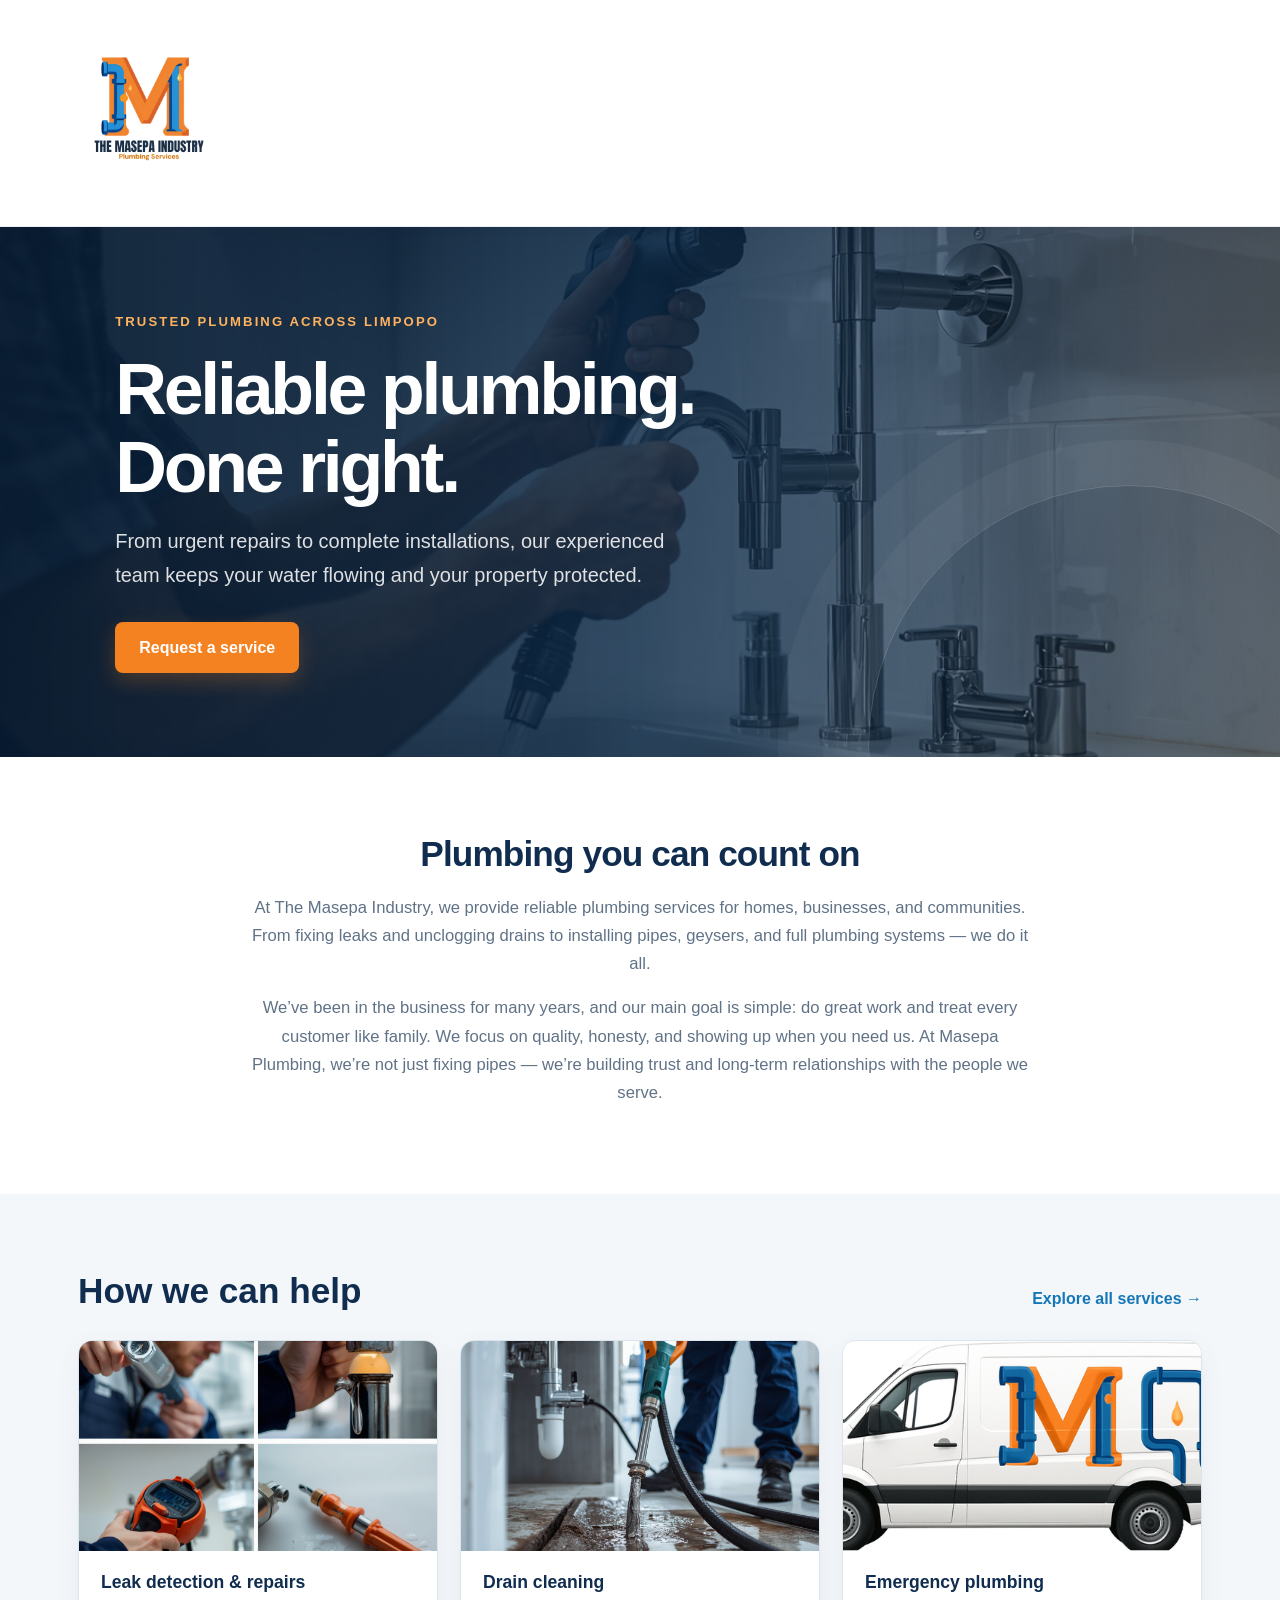
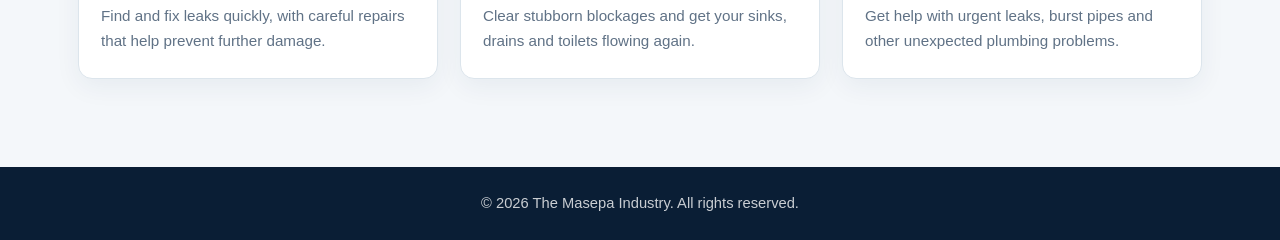
==== websit/index.html @ b2f53ebe "menu" ====
<!DOCTYPE html>
<html lang="en">
<head>
    <!-- Meta tags for character encoding and responsive design -->
    <meta charset="UTF-8">
    <meta name="viewport" content="width=device-width, initial-scale=1.0">
    <title>The Masepa Industry | Home</title>
    
    <link rel="stylesheet" href="CSS/style.css">
</head>
<body>
    <!-- ============================================
         HEADER AND NAVIGATION
         ============================================ -->
    <header class="site-header">
        <!-- Logo container with link to homepage -->
        <div class="logo-container">
            <a href="index.html">
                <img src="logo.png" alt="The Masepa Industry Logo" class="logo-img">
            </a>
        </div>
        
        <!-- Main navigation menu -->
        <details class="site-nav">
            <summary class="menu-toggle" aria-label="Toggle navigation menu">
                <span></span>
                <span></span>
                <span></span>
            </summary>
            <ul class="main-nav">
                <li><a href="index.html" aria-current="page">Home</a></li>
                <li><a href="about.html">About Us</a></li>
                <li><a href="services.html">Services</a></li>
                <li><a href="enquiry.html">Enquiry</a></li>
                <li><a href="contact.html">Contact</a></li>
            </ul>
        </details>
    </header>

    <!-- ============================================
         HERO SECTION
         ============================================ -->
    <section class="hero-section">
        <p class="eyebrow">Trusted plumbing across Limpopo</p>
        <!-- Main heading and introductory content -->
        <h1>Reliable plumbing. Done right.</h1>

        <!-- slogan -->
        <p>From urgent repairs to complete installations, our experienced team keeps your water flowing and your property protected.</p>
        
        <!-- Call-to-action button linking to enquiry form -->
        <a href="enquiry.html" class="cta-button">Request a service</a>
    </section>

    <!-- ============================================
         INTRODUCTION SECTION
         ============================================ -->
    <section class="intro-section">
        <h2>Plumbing you can count on</h2>
        <p>
            At The Masepa Industry, we provide reliable plumbing services for homes, businesses, and communities.
            From fixing leaks and unclogging drains to installing pipes, geysers, and full plumbing systems — we do it all.
        </p>
        <p>We’ve been in the business for many years, and our main goal is simple: do great work and treat every customer like family.
            We focus on quality, honesty, and showing up when you need us.
            At Masepa Plumbing, we’re not just fixing pipes — we’re building trust and long-term relationships with the people we serve.</p>
    </section>

    <section class="home-services" aria-labelledby="home-services-title">
        <div class="home-services-heading">
            <h2 id="home-services-title">How we can help</h2>
            <a href="services.html">Explore all services &rarr;</a>
        </div>
        <div class="home-services-grid">
            <article class="home-service-card">
                <img src="images/service1.jpg" alt="Plumber inspecting pipework for a leak" loading="lazy">
                <div>
                    <h3>Leak detection &amp; repairs</h3>
                    <p>Find and fix leaks quickly, with careful repairs that help prevent further damage.</p>
                </div>
            </article>
            <article class="home-service-card">
                <img src="images/service2.jpg" alt="Professional drain cleaning equipment" loading="lazy">
                <div>
                    <h3>Drain cleaning</h3>
                    <p>Clear stubborn blockages and get your sinks, drains and toilets flowing again.</p>
                </div>
            </article>
            <article class="home-service-card">
                <img src="images/service5.png" alt="Emergency plumbing service" loading="lazy">
                <div>
                    <h3>Emergency plumbing</h3>
                    <p>Get help with urgent leaks, burst pipes and other unexpected plumbing problems.</p>
                </div>
            </article>
        </div>
    </section>

    <!-- ============================================
         FOOTER
         ============================================ -->
    <footer>
        <p>&copy; 2026 The Masepa Industry. All rights reserved.</p>
    </footer>
</body>
</html>
---- websit/CSS/style.css ----
:root {
	--navy: #102d4f;
	--navy-deep: #0a1e35;
	--blue: #1677b8;
	--orange: #f58220;
	--ink: #19324d;
	--muted: #607286;
	--paper: #f4f7fa;
	--line: #dce5ec;
	--white: #fff;
	--shadow: 0 18px 45px rgba(16, 45, 79, 0.1);
}

* {
	box-sizing: border-box;
}

html {
	scroll-behavior: smooth;
}

body {
	margin: 0;
	background: var(--paper);
	color: var(--ink);
	font-family: "Segoe UI", Arial, sans-serif;
	font-size: 16px;
	line-height: 1.7;
	-webkit-font-smoothing: antialiased;
}

a {
	color: var(--blue);
}

a:focus-visible,
button:focus-visible,
input:focus-visible,
select:focus-visible,
textarea:focus-visible {
	outline: 3px solid rgba(245, 130, 32, 0.65);
	outline-offset: 3px;
}

.site-header {
	position: relative;
	z-index: 1;
	display: flex;
	align-items: center;
	justify-content: space-between;
	gap: 24px;
	padding: 10px max(5vw, 24px);
	background: var(--white);
	border-bottom: 1px solid rgba(16, 45, 79, 0.08);
	box-shadow: 0 4px 18px rgba(16, 45, 79, 0.04);
}

.logo-container {
	flex: 0 0 auto;
}

.logo-img {
	display: block;
	width: min(190px, 34vw);
	height: auto;
}

.site-nav {
	margin-left: auto;
}

.main-nav {
	display: flex;
	align-items: center;
	gap: 8px;
	list-style: none;
	margin: 0;
	padding: 0;
}

.main-nav a {
	display: inline-block;
	padding: 10px 14px;
	border-radius: 999px;
	color: var(--ink);
	font-size: 0.94rem;
	font-weight: 650;
	text-decoration: none;
	transition: background-color 160ms ease, color 160ms ease, transform 160ms ease;
}

.main-nav a:hover,
.main-nav a[aria-current="page"] {
	background: #edf5fa;
	color: var(--blue);
}

.main-nav a:hover {
	transform: translateY(-1px);
}

.menu-toggle {
	display: none;
}

.site-nav > .main-nav {
	display: flex;
}

.hero-section {
	position: relative;
	isolation: isolate;
	display: flex;
	min-height: 520px;
	flex-direction: column;
	align-items: flex-start;
	justify-content: center;
	padding: 84px max(9vw, 28px);
	overflow: hidden;
	background:
		linear-gradient(90deg, rgba(7, 27, 49, 0.94) 0%, rgba(10, 40, 69, 0.82) 50%, rgba(10, 40, 69, 0.3) 100%),
		url("../images/service4.jpg") center 48% / cover;
	color: var(--white);
}

.hero-section::after {
	position: absolute;
	z-index: -1;
	right: -110px;
	bottom: -250px;
	width: 520px;
	height: 520px;
	border: 1px solid rgba(255, 255, 255, 0.18);
	border-radius: 50%;
	box-shadow: 0 0 0 45px rgba(255, 255, 255, 0.04), 0 0 0 90px rgba(255, 255, 255, 0.035);
	content: "";
}

.hero-section h1 {
	max-width: 760px;
	margin: 0 0 18px;
	font-size: clamp(2.5rem, 5.6vw, 4.65rem);
	font-weight: 750;
	letter-spacing: -0.045em;
	line-height: 1.08;
}

.hero-section p {
	max-width: 580px;
	margin: 0 0 30px;
	color: rgba(255, 255, 255, 0.86);
	font-size: clamp(1.05rem, 2vw, 1.25rem);
}

.hero-section .eyebrow {
	margin: 0 0 18px;
	color: #ffb260;
	font-size: 0.82rem;
	font-weight: 750;
	letter-spacing: 0.16em;
	text-transform: uppercase;
}

.cta-button,
button {
	display: inline-flex;
	min-height: 48px;
	align-items: center;
	justify-content: center;
	padding: 12px 24px;
	border: 0;
	border-radius: 8px;
	background: var(--orange);
	box-shadow: 0 8px 20px rgba(245, 130, 32, 0.24);
	color: var(--white);
	font: inherit;
	font-weight: 750;
	text-decoration: none;
	cursor: pointer;
	transition: background-color 160ms ease, box-shadow 160ms ease, transform 160ms ease;
}

.cta-button:hover,
button:hover {
	transform: translateY(-2px);
	background: #e66d0d;
	box-shadow: 0 12px 24px rgba(245, 130, 32, 0.3);
}

.intro-section {
	position: relative;
	padding: 76px 24px 70px;
	background: var(--white);
	text-align: center;
}

.intro-section h2,
.content h2 {
	color: var(--navy);
	font-size: clamp(1.65rem, 3vw, 2.2rem);
	font-weight: 750;
	letter-spacing: -0.025em;
	line-height: 1.2;
}

.intro-section h2 {
	margin: 0 0 18px;
}

.intro-section p {
	max-width: 790px;
	margin: 0 auto 16px;
	color: var(--muted);
	font-size: 1.04rem;
}

.home-services {
	max-width: 1180px;
	margin: 0 auto;
	padding: 76px 28px 88px;
}

.home-services-heading {
	display: flex;
	align-items: end;
	justify-content: space-between;
	gap: 24px;
	margin-bottom: 28px;
}

.home-services-heading h2 {
	margin: 0;
	color: var(--navy);
	font-size: clamp(1.7rem, 3vw, 2.2rem);
	line-height: 1.2;
}

.home-services-heading a {
	font-weight: 700;
	text-decoration: none;
}

.home-services-grid {
	display: grid;
	grid-template-columns: repeat(3, minmax(0, 1fr));
	gap: 22px;
}

.home-service-card {
	overflow: hidden;
	border: 1px solid var(--line);
	border-radius: 14px;
	background: var(--white);
	box-shadow: 0 8px 26px rgba(16, 45, 79, 0.06);
}

.home-service-card img {
	display: block;
	width: 100%;
	height: 210px;
	object-fit: cover;
}

.home-service-card div {
	padding: 20px 22px 24px;
}

.home-service-card h3 {
	margin: 0 0 8px;
	color: var(--navy);
	font-size: 1.1rem;
	line-height: 1.35;
}

.home-service-card p {
	margin: 0;
	color: var(--muted);
	font-size: 0.95rem;
}

.page-title {
	position: relative;
	display: grid;
	min-height: 210px;
	place-items: center;
	padding: 48px 24px;
	overflow: hidden;
	background:
		radial-gradient(ellipse at 85% 10%, rgba(22, 119, 184, 0.44), transparent 42%),
		linear-gradient(120deg, var(--navy-deep), var(--navy));
	color: var(--white);
	text-align: center;
}

.page-title::after {
	position: absolute;
	right: 8%;
	bottom: -150px;
	width: 340px;
	height: 340px;
	border: 1px solid rgba(255, 255, 255, 0.13);
	border-radius: 50%;
	box-shadow: 0 0 0 30px rgba(255, 255, 255, 0.035), 0 0 0 60px rgba(255, 255, 255, 0.025);
	content: "";
}

.page-title h1 {
	position: relative;
	z-index: 1;
	margin: 0;
	font-size: clamp(2rem, 4vw, 3rem);
	font-weight: 750;
	letter-spacing: -0.035em;
	line-height: 1.15;
}

.content {
	width: min(1180px, calc(100% - 48px));
	margin: 0 auto;
	padding: 58px 0 76px;
}

.content > article {
	margin: 0 0 34px;
	padding: 30px 34px;
	border: 1px solid var(--line);
	border-radius: 14px;
	background: var(--white);
	box-shadow: 0 8px 26px rgba(16, 45, 79, 0.045);
}

.content h2 {
	margin: 0 0 14px;
}

.content > article h2 {
	padding-bottom: 14px;
	border-bottom: 1px solid var(--line);
}

.content p,
.content li {
	color: var(--muted);
}

.content p {
	margin-top: 0;
}

.team-section {
	margin-top: 48px;
}

.team-section > h2,
.contact-info > h2,
.contact-wrapper > section > h2,
.maps-section h2 {
	margin: 0 0 14px;
}

.team-section > p {
	max-width: 820px;
	margin-bottom: 26px;
}

.team-member {
	margin-bottom: 16px;
	padding: 24px 26px;
	border: 1px solid var(--line);
	border-left: 4px solid var(--orange);
	border-radius: 12px;
	background: var(--white);
	box-shadow: 0 7px 22px rgba(16, 45, 79, 0.04);
	transition: transform 160ms ease, box-shadow 160ms ease;
}

.team-member:hover,
.service-card:hover,
.location-card:hover {
	transform: translateY(-3px);
	box-shadow: var(--shadow);
}

.team-member h3 {
	margin: 0;
	color: var(--navy);
	font-size: 1.15rem;
}

.team-member .role {
	display: block;
	margin: 2px 0 10px;
	color: #d66a12;
	font-size: 0.9rem;
	font-weight: 750;
}

.team-member p {
	margin: 0;
}

.services-grid {
	display: grid;
	grid-template-columns: repeat(3, minmax(0, 1fr));
	gap: 22px;
	margin: 34px 0 48px;
}

.service-card {
	display: flex;
	overflow: hidden;
	flex-direction: column;
	border: 1px solid var(--line);
	border-radius: 14px;
	background: var(--white);
	box-shadow: 0 8px 26px rgba(16, 45, 79, 0.055);
	transition: transform 160ms ease, box-shadow 160ms ease;
}

.service-card img {
	display: block;
	width: 100%;
	height: 210px;
	object-fit: cover;
}

.service-card-content {
	display: flex;
	flex: 1;
	flex-direction: column;
	padding: 22px 23px 24px;
}

.service-card h3 {
	margin: 0 0 10px;
	color: var(--navy);
	font-size: 1.08rem;
	line-height: 1.4;
}

.service-card p {
	margin: 0;
	font-size: 0.94rem;
}

.services-grid + article ul {
	padding-left: 22px;
	line-height: 1.9;
}

.cta-box {
	margin-top: 34px;
	padding: 34px;
	border-radius: 14px;
	background: var(--navy);
	color: var(--white);
	text-align: center;
}

.cta-box h3 {
	margin: 0 0 8px;
	font-size: 1.45rem;
}

.cta-box p {
	margin: 0;
	color: rgba(255, 255, 255, 0.82);
}

.cta-box a {
	color: #ffb260;
	font-weight: 700;
	text-decoration: none;
}

.contact-wrapper {
	display: grid;
	grid-template-columns: minmax(0, 1.1fr) minmax(300px, 0.9fr);
	align-items: start;
	gap: 36px;
	margin-bottom: 64px;
}

.locations-section {
	display: grid;
	grid-template-columns: repeat(2, minmax(0, 1fr));
	gap: 16px;
}

.location-card {
	padding: 22px;
	border: 1px solid var(--line);
	border-radius: 12px;
	background: var(--white);
	box-shadow: 0 7px 22px rgba(16, 45, 79, 0.045);
	transition: transform 160ms ease, box-shadow 160ms ease;
}

.location-card h3 {
	margin: 0 0 12px;
	color: var(--navy);
	font-size: 1.06rem;
}

.location-card p {
	margin: 4px 0;
	font-size: 0.92rem;
	line-height: 1.55;
}

.location-card strong {
	display: block;
	margin-top: 12px;
	color: var(--ink);
	font-size: 0.83rem;
}

.location-card a {
	text-decoration: none;
	overflow-wrap: anywhere;
}

.contact-wrapper > section:last-child,
.content > form {
	padding: 28px;
	border: 1px solid var(--line);
	border-radius: 14px;
	background: var(--white);
	box-shadow: 0 10px 30px rgba(16, 45, 79, 0.06);
}

.contact-wrapper > section:last-child > p {
	margin-bottom: 24px;
}

.form-group {
	margin-bottom: 19px;
}

label {
	display: block;
	margin-bottom: 7px;
	color: var(--ink);
	font-size: 0.92rem;
	font-weight: 700;
}

input[type="text"],
input[type="email"],
input[type="phone"],
textarea,
select {
	width: 100%;
	min-height: 46px;
	padding: 11px 13px;
	border: 1px solid #cad7e2;
	border-radius: 8px;
	background: #fbfdfe;
	color: var(--ink);
	font: inherit;
	font-size: 0.96rem;
	transition: border-color 160ms ease, box-shadow 160ms ease, background-color 160ms ease;
}

textarea {
	min-height: 140px;
	resize: vertical;
}

input:focus,
textarea:focus,
select:focus {
	border-color: var(--blue);
	background: var(--white);
	box-shadow: 0 0 0 4px rgba(22, 119, 184, 0.11);
	outline: none;
}

.form-row {
	display: grid;
	grid-template-columns: repeat(2, minmax(0, 1fr));
	gap: 18px;
}

.required {
	color: #d65e3e;
}

.maps-section {
	margin-top: 58px;
}

.maps-section > h2,
.maps-section > p {
	text-align: center;
}

.maps-section > p {
	color: var(--muted);
}

.maps-container {
	display: grid;
	grid-template-columns: repeat(2, minmax(0, 1fr));
	gap: 20px;
	margin-top: 26px;
}

.map-frame {
	display: block;
	width: 100%;
	min-height: 260px;
	aspect-ratio: 16 / 10;
	overflow: hidden;
	border: 0;
	border-radius: 12px;
	background: #e4edf3;
	box-shadow: 0 8px 24px rgba(16, 45, 79, 0.08);
}

footer {
	padding: 24px;
	background: var(--navy-deep);
	color: rgba(255, 255, 255, 0.78);
	text-align: center;
}

footer p {
	margin: 0;
	font-size: 0.92rem;
}

@media (max-width: 900px) {
	.site-header {
		gap: 14px;
		padding-right: 24px;
		padding-left: 24px;
	}

	.logo-img {
		width: 150px;
	}

	.main-nav {
		gap: 2px;
	}

	.main-nav a {
		padding: 9px 10px;
		font-size: 0.88rem;
	}

	.services-grid,
	.home-services-grid {
		grid-template-columns: repeat(2, minmax(0, 1fr));
	}

	.contact-wrapper {
		grid-template-columns: 1fr;
	}
}

@media (min-width: 761px) and (max-width: 1440px) {
	.site-header {
		display: flex;
		flex-direction: column;
		align-items: stretch;
		gap: 20px;
		padding: 24px max(5vw, 24px) 12px;
	}

	.logo-img {
		width: 170px;
	}

	.site-nav {
		align-self: center;
		margin: 0;
	}

	.site-nav > .main-nav {
		display: flex;
		flex-direction: row;
		justify-content: center;
		gap: 8px;
		margin: 0;
		padding: 0;
	}
}

@media (max-width: 760px) {
	.site-header {
		display: grid;
		grid-template-columns: minmax(0, 1fr) auto;
		gap: 0 12px;
		padding: 8px 16px;
	}

	.logo-container {
		grid-column: 1;
		grid-row: 1;
	}

	.site-nav {
		position: static;
		grid-column: 2;
		grid-row: 1;
		margin: 0;
	}

	.menu-toggle {
		display: flex;
		width: 44px;
		height: 44px;
		align-items: center;
		justify-content: center;
		flex-direction: column;
		gap: 5px;
		padding: 0;
		border: 1px solid var(--line);
		border-radius: 8px;
		background: var(--white);
		cursor: pointer;
		list-style: none;
	}

	.menu-toggle::-webkit-details-marker {
		display: none;
	}

	.menu-toggle::marker {
		content: "";
	}

	.menu-toggle span {
		width: 20px;
		height: 2px;
		border-radius: 2px;
		background: var(--navy);
		transition: transform 160ms ease, opacity 160ms ease;
	}

	.site-nav[open] .menu-toggle span:first-child {
		transform: translateY(7px) rotate(45deg);
	}

	.site-nav[open] .menu-toggle span:nth-child(2) {
		opacity: 0;
	}

	.site-nav[open] .menu-toggle span:last-child {
		transform: translateY(-7px) rotate(-45deg);
	}

	.site-nav > .main-nav {
		position: absolute;
		top: 100%;
		right: 0;
		left: 0;
		display: none;
		width: 100%;
		flex-direction: column;
		align-items: stretch;
		gap: 4px;
		margin: 0;
		padding: 10px 16px 16px;
		border-top: 1px solid var(--line);
		background: var(--white);
		box-shadow: 0 14px 22px rgba(16, 45, 79, 0.12);
		list-style: none;
	}

	.main-nav a {
		display: block;
		padding: 10px 12px;
		border-radius: 8px;
		font-size: 0.94rem;
	}

	.site-nav[open] > .main-nav {
		display: flex;
	}
}

@media (max-width: 650px) {
	.site-header {
		padding: 8px 16px;
	}

	.logo-img {
		width: 112px;
	}

	.hero-section {
		min-height: 440px;
		padding: 66px 25px;
		background-position: 58% center;
	}

	.intro-section {
		padding: 54px 24px;
	}

	.home-services {
		padding: 56px 20px 64px;
	}

	.home-services-heading {
		align-items: flex-start;
		flex-direction: column;
		gap: 10px;
	}

	.home-services-grid,
	.services-grid,
	.locations-section,
	.maps-container,
	.form-row {
		grid-template-columns: 1fr;
	}

	.content {
		width: min(100% - 32px, 520px);
		padding-top: 38px;
	}

	.content > article {
		padding: 22px;
	}

	.content > form,
	.contact-wrapper > section:last-child {
		padding: 22px;
	}

	.page-title {
		min-height: 170px;
	}

	.service-card img,
	.home-service-card img {
		height: 195px;
	}
}

@media (prefers-reduced-motion: reduce) {
	html {
		scroll-behavior: auto;
	}

	*,
	*::before,
	*::after {
		transition-duration: 0.01ms !important;
	}
}
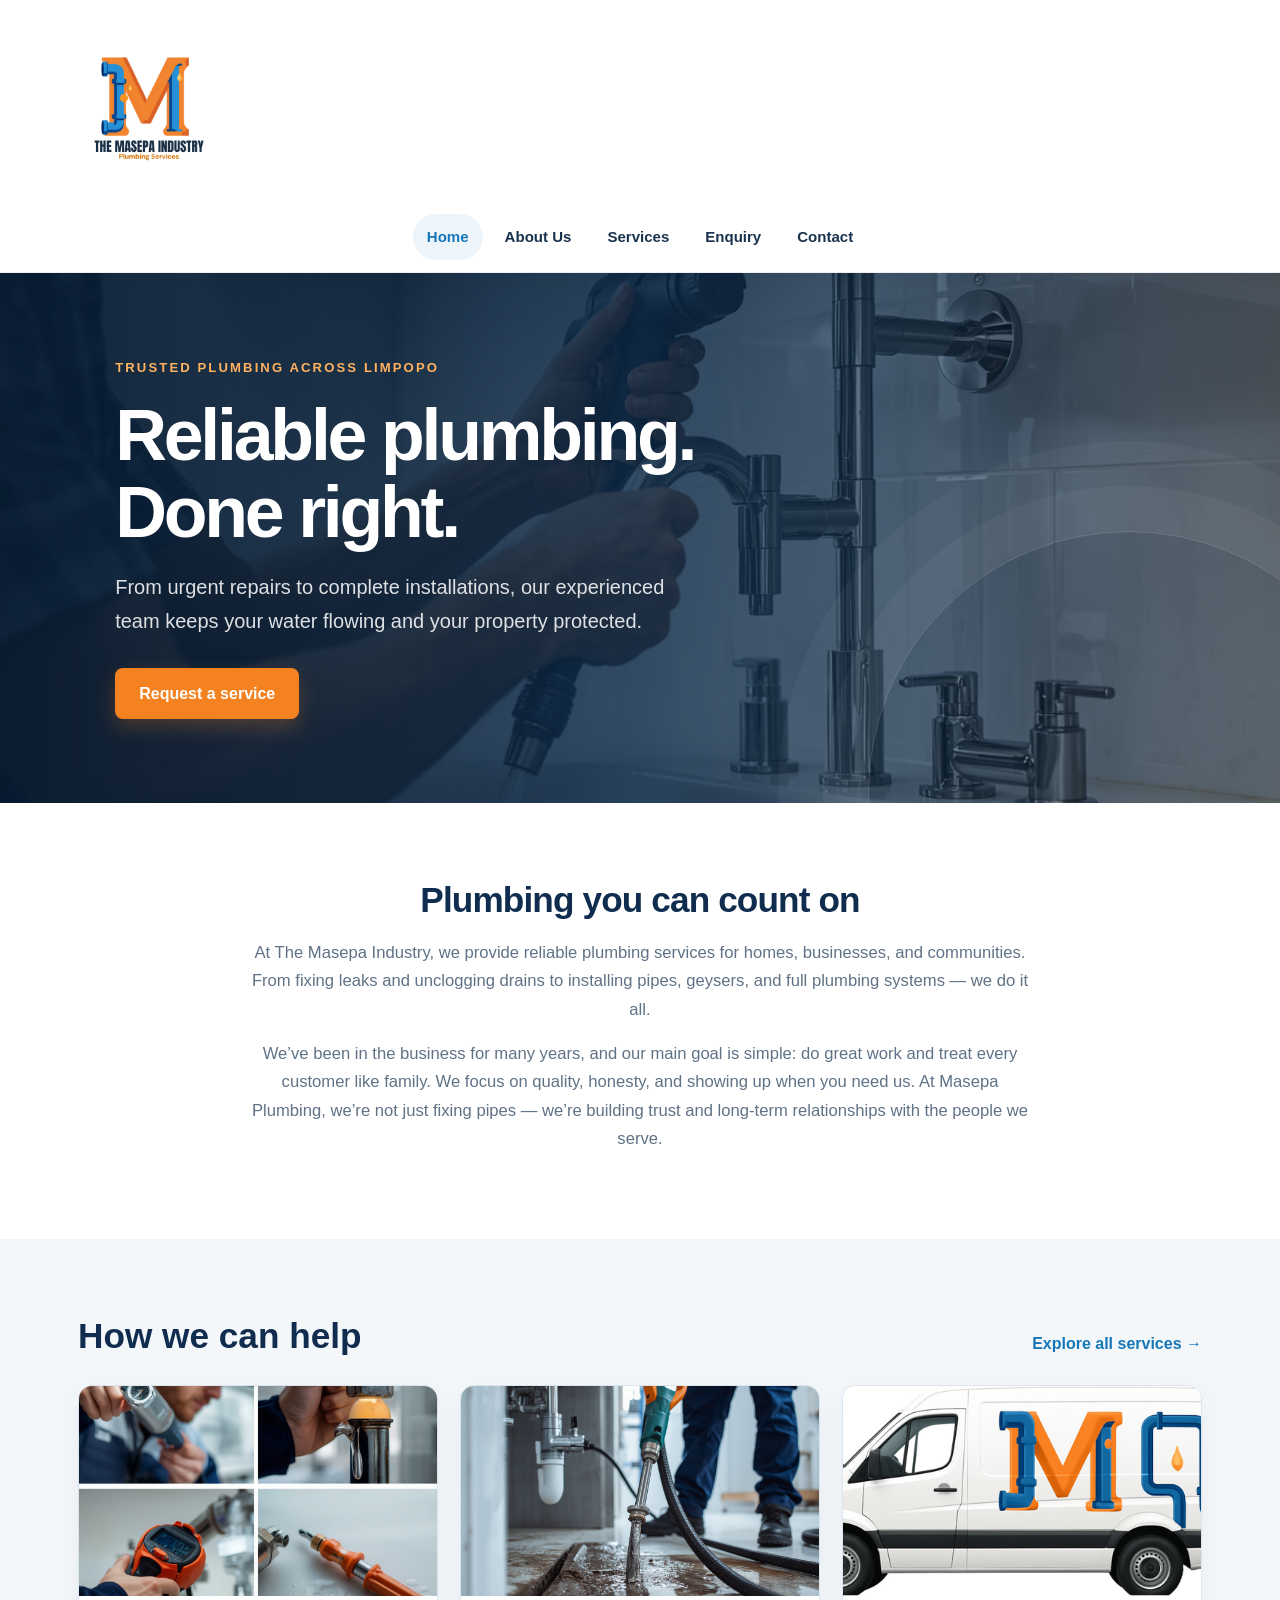
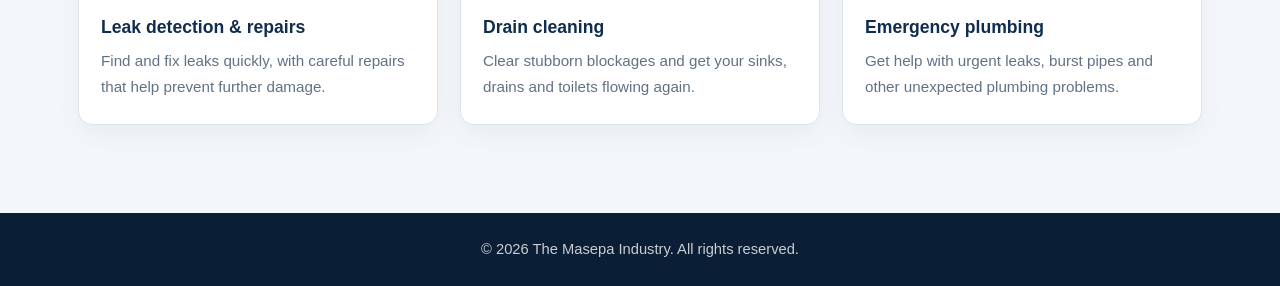
==== commit 05bb8b20: "menu two" ====
--- a/websit/index.html
+++ b/websit/index.html
@@ -7,6 +7,7 @@
     <title>The Masepa Industry | Home</title>
     
     <link rel="stylesheet" href="CSS/style.css">
+    <script src="menu.js" defer></script>
 </head>
 <body>
     <!-- ============================================
@@ -21,20 +22,20 @@
         </div>
         
         <!-- Main navigation menu -->
-        <details class="site-nav">
-            <summary class="menu-toggle" aria-label="Toggle navigation menu">
+        <nav class="site-nav" aria-label="Main navigation">
+            <button class="menu-toggle" type="button" aria-label="Toggle navigation menu" aria-expanded="false" aria-controls="main-nav">
                 <span></span>
                 <span></span>
                 <span></span>
-            </summary>
-            <ul class="main-nav">
+            </button>
+            <ul class="main-nav" id="main-nav">
                 <li><a href="index.html" aria-current="page">Home</a></li>
                 <li><a href="about.html">About Us</a></li>
                 <li><a href="services.html">Services</a></li>
                 <li><a href="enquiry.html">Enquiry</a></li>
                 <li><a href="contact.html">Contact</a></li>
             </ul>
-        </details>
+        </nav>
     </header>
 
     <!-- ============================================
--- a/websit/CSS/style.css
+++ b/websit/CSS/style.css
@@ -724,14 +724,6 @@
 		list-style: none;
 	}
 
-	.menu-toggle::-webkit-details-marker {
-		display: none;
-	}
-
-	.menu-toggle::marker {
-		content: "";
-	}
-
 	.menu-toggle span {
 		width: 20px;
 		height: 2px;
@@ -740,15 +732,15 @@
 		transition: transform 160ms ease, opacity 160ms ease;
 	}
 
-	.site-nav[open] .menu-toggle span:first-child {
+	.site-nav.is-open .menu-toggle span:first-child {
 		transform: translateY(7px) rotate(45deg);
 	}
 
-	.site-nav[open] .menu-toggle span:nth-child(2) {
+	.site-nav.is-open .menu-toggle span:nth-child(2) {
 		opacity: 0;
 	}
 
-	.site-nav[open] .menu-toggle span:last-child {
+	.site-nav.is-open .menu-toggle span:last-child {
 		transform: translateY(-7px) rotate(-45deg);
 	}
 
@@ -777,7 +769,7 @@
 		font-size: 0.94rem;
 	}
 
-	.site-nav[open] > .main-nav {
+	.site-nav.is-open > .main-nav {
 		display: flex;
 	}
 }
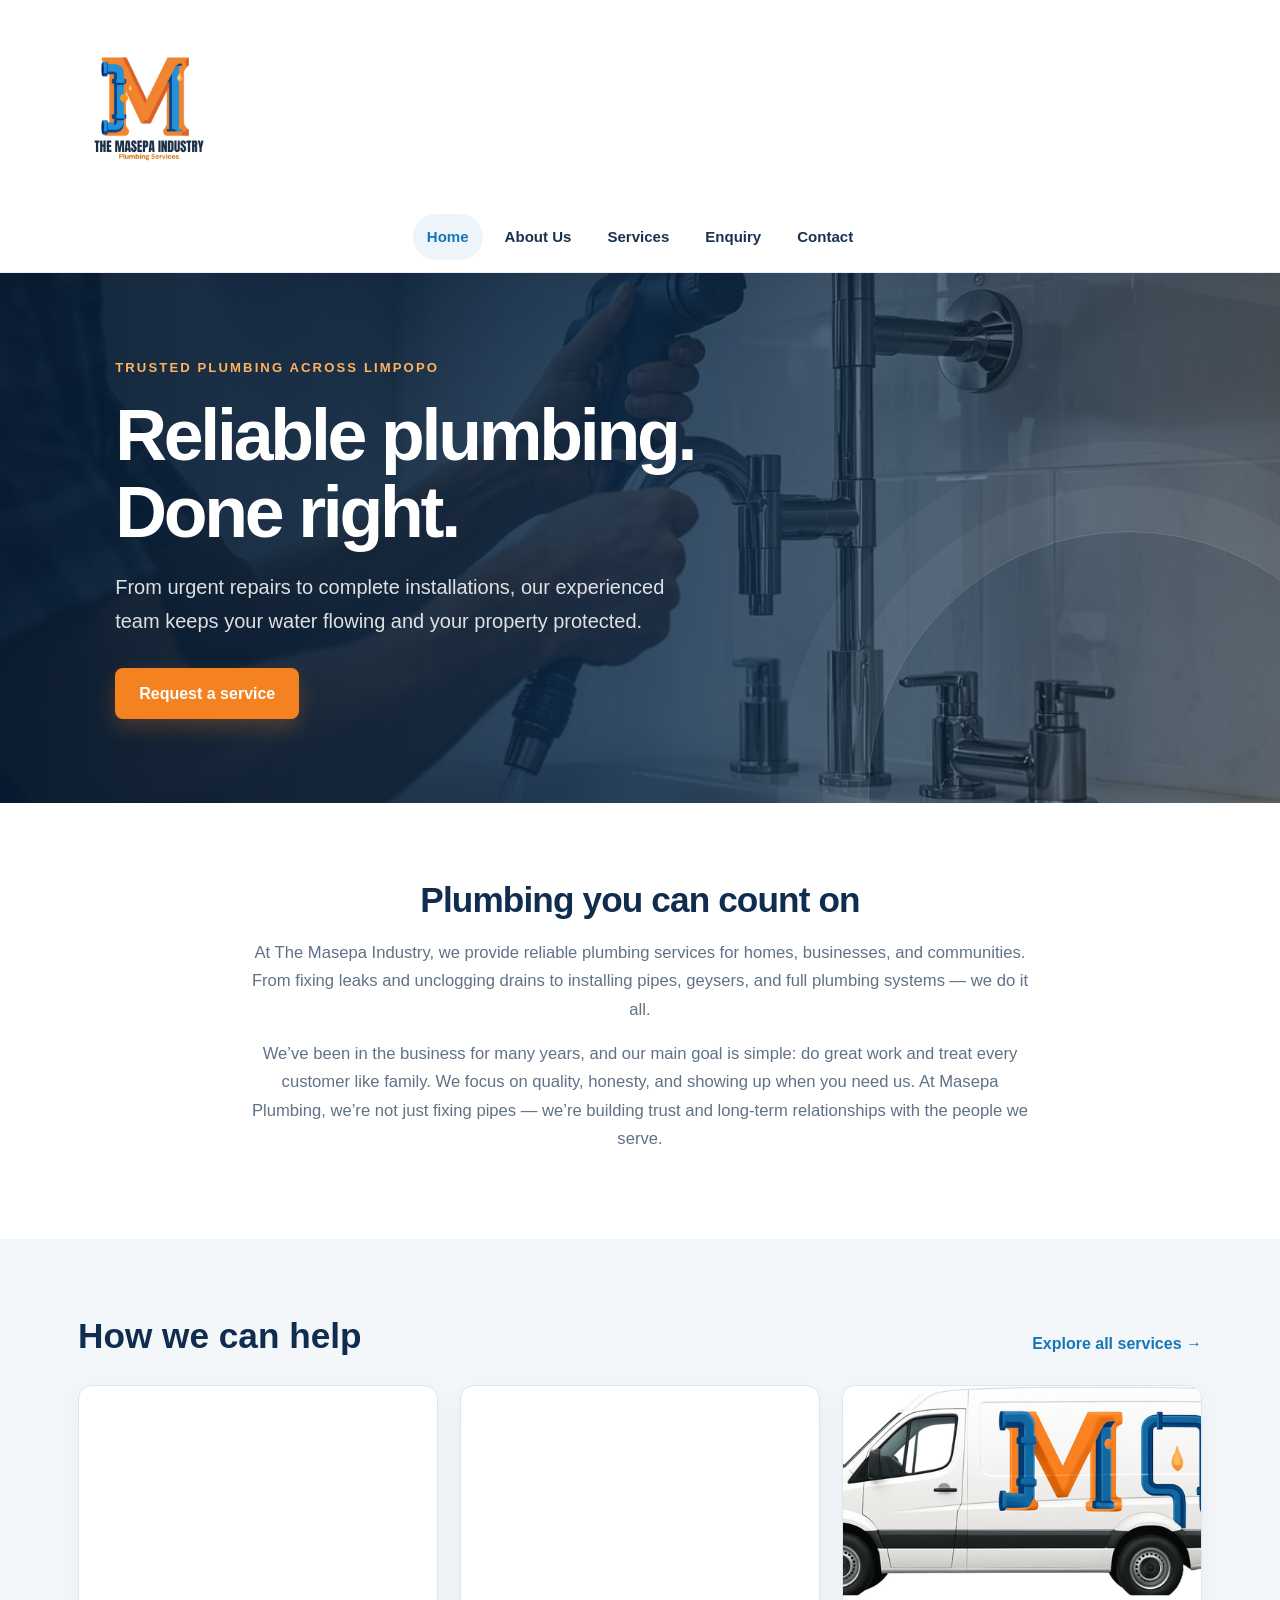
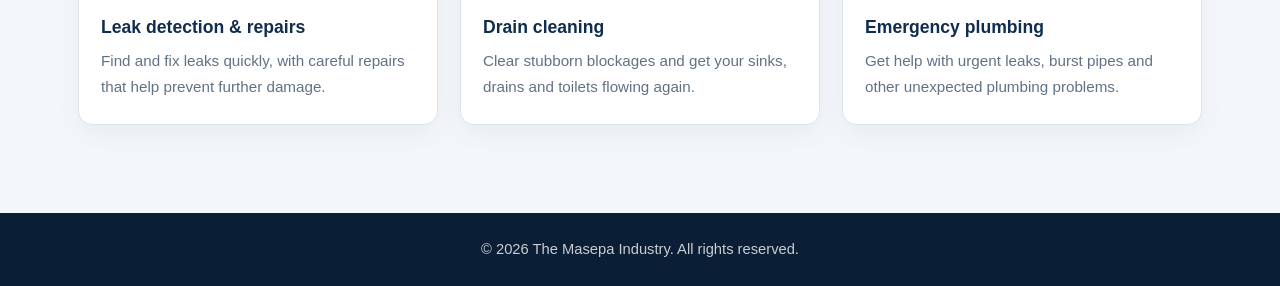
==== commit 8cb82fee: "seo implements" ====
--- a/websit/index.html
+++ b/websit/index.html
@@ -1,10 +1,48 @@
 <!DOCTYPE html>
-<html lang="en">
+<html lang="en-ZA">
 <head>
     <!-- Meta tags for character encoding and responsive design -->
     <meta charset="UTF-8">
     <meta name="viewport" content="width=device-width, initial-scale=1.0">
-    <title>The Masepa Industry | Home</title>
+    <meta http-equiv="Content-Security-Policy" content="default-src 'self'; base-uri 'self'; object-src 'none'; script-src 'self'; style-src 'self'; img-src 'self' data:; font-src 'self'; connect-src 'self'; frame-src https://www.google.com; form-action 'self'; upgrade-insecure-requests">
+    <title>Plumber in Limpopo, South Africa | Masepa Industry</title>
+    <meta name="description" content="The Masepa Industry provides plumbing repairs, geyser installations, drain cleaning and emergency plumbing for homes and businesses across Limpopo, South Africa.">
+    <link rel="canonical" href="https://masepaplumbing.com/">
+    <meta property="og:locale" content="en_ZA">
+    <meta property="og:type" content="website">
+    <meta property="og:site_name" content="The Masepa Industry">
+    <meta property="og:title" content="Plumber in Limpopo, South Africa | Masepa Industry">
+    <meta property="og:description" content="The Masepa Industry provides plumbing repairs, geyser installations, drain cleaning and emergency plumbing for homes and businesses across Limpopo, South Africa.">
+    <meta property="og:url" content="https://masepaplumbing.com/">
+    <link rel="preload" as="image" href="images/bathroom-kitchen-plumbing-installation.jpg" fetchpriority="high">
+    <script type="application/ld+json">
+        {
+            "@context": "https://schema.org",
+            "@type": "Plumber",
+            "@id": "https://masepaplumbing.com/#plumber",
+            "name": "The Masepa Industry",
+            "url": "https://masepaplumbing.com/",
+            "telephone": "+27151234567",
+            "email": "info@masepaplumbing.com",
+            "address": {
+                "@type": "PostalAddress",
+                "streetAddress": "15 Bodenstein Street",
+                "addressLocality": "Polokwane",
+                "addressRegion": "Limpopo",
+                "addressCountry": "ZA"
+            },
+            "areaServed": {
+                "@type": "AdministrativeArea",
+                "name": "Limpopo"
+            },
+            "openingHoursSpecification": {
+                "@type": "OpeningHoursSpecification",
+                "dayOfWeek": ["Monday", "Tuesday", "Wednesday", "Thursday", "Friday"],
+                "opens": "09:00",
+                "closes": "18:00"
+            }
+        }
+    </script>
     
     <link rel="stylesheet" href="CSS/style.css">
     <script src="menu.js" defer></script>
@@ -41,6 +79,7 @@
     <!-- ============================================
          HERO SECTION
          ============================================ -->
+    <main>
     <section class="hero-section">
         <p class="eyebrow">Trusted plumbing across Limpopo</p>
         <!-- Main heading and introductory content -->
@@ -74,21 +113,21 @@
         </div>
         <div class="home-services-grid">
             <article class="home-service-card">
-                <img src="images/service1.jpg" alt="Plumber inspecting pipework for a leak" loading="lazy">
+                <img src="images/leak-detection-pipe-repair.jpg" alt="Plumber inspecting pipework for a leak" loading="lazy" decoding="async">
                 <div>
                     <h3>Leak detection &amp; repairs</h3>
                     <p>Find and fix leaks quickly, with careful repairs that help prevent further damage.</p>
                 </div>
             </article>
             <article class="home-service-card">
-                <img src="images/service2.jpg" alt="Professional drain cleaning equipment" loading="lazy">
+                <img src="images/drain-cleaning-blockage-removal.jpg" alt="Professional drain cleaning equipment" loading="lazy" decoding="async">
                 <div>
                     <h3>Drain cleaning</h3>
                     <p>Clear stubborn blockages and get your sinks, drains and toilets flowing again.</p>
                 </div>
             </article>
             <article class="home-service-card">
-                <img src="images/service5.png" alt="Emergency plumbing service" loading="lazy">
+                <img src="images/emergency-plumbing.png" alt="Emergency plumbing service" loading="lazy" decoding="async">
                 <div>
                     <h3>Emergency plumbing</h3>
                     <p>Get help with urgent leaks, burst pipes and other unexpected plumbing problems.</p>
@@ -96,6 +135,7 @@
             </article>
         </div>
     </section>
+    </main>
 
     <!-- ============================================
          FOOTER
--- a/websit/CSS/style.css
+++ b/websit/CSS/style.css
@@ -119,7 +119,7 @@
 	overflow: hidden;
 	background:
 		linear-gradient(90deg, rgba(7, 27, 49, 0.94) 0%, rgba(10, 40, 69, 0.82) 50%, rgba(10, 40, 69, 0.3) 100%),
-		url("../images/service4.jpg") center 48% / cover;
+		url("../images/bathroom-kitchen-plumbing-installation.jpg") center 48% / cover;
 	color: var(--white);
 }
 
@@ -406,6 +406,43 @@
 	margin: 34px 0 48px;
 }
 
+.service-filters {
+	display: flex;
+	flex-wrap: wrap;
+	gap: 10px;
+	margin-top: 28px;
+}
+
+.service-filter {
+	min-height: 42px;
+	padding: 9px 16px;
+	border: 1px solid var(--line);
+	border-radius: 999px;
+	background: var(--white);
+	box-shadow: none;
+	color: var(--ink);
+	font-size: 0.92rem;
+	font-weight: 700;
+}
+
+.service-filter:hover,
+.service-filter[aria-pressed="true"] {
+	border-color: var(--navy);
+	background: var(--navy);
+	box-shadow: none;
+	color: var(--white);
+}
+
+.service-filter-status {
+	margin: 12px 0 0;
+	color: var(--muted);
+	font-size: 0.9rem;
+}
+
+.service-card[hidden] {
+	display: none;
+}
+
 .service-card {
 	display: flex;
 	overflow: hidden;
@@ -580,6 +617,33 @@
 	display: grid;
 	grid-template-columns: repeat(2, minmax(0, 1fr));
 	gap: 18px;
+}
+
+.whatsapp-contact {
+	display: flex;
+	align-items: center;
+	flex-wrap: wrap;
+	gap: 12px;
+	margin: 24px 0 0;
+}
+
+.whatsapp-link {
+	display: inline-flex;
+	min-height: 48px;
+	align-items: center;
+	justify-content: center;
+	padding: 12px 20px;
+	border-radius: 8px;
+	background: #168b52;
+	color: var(--white);
+	font-weight: 750;
+	text-decoration: none;
+	transition: background-color 160ms ease, transform 160ms ease;
+}
+
+.whatsapp-link:hover {
+	transform: translateY(-2px);
+	background: #107443;
 }
 
 .required {
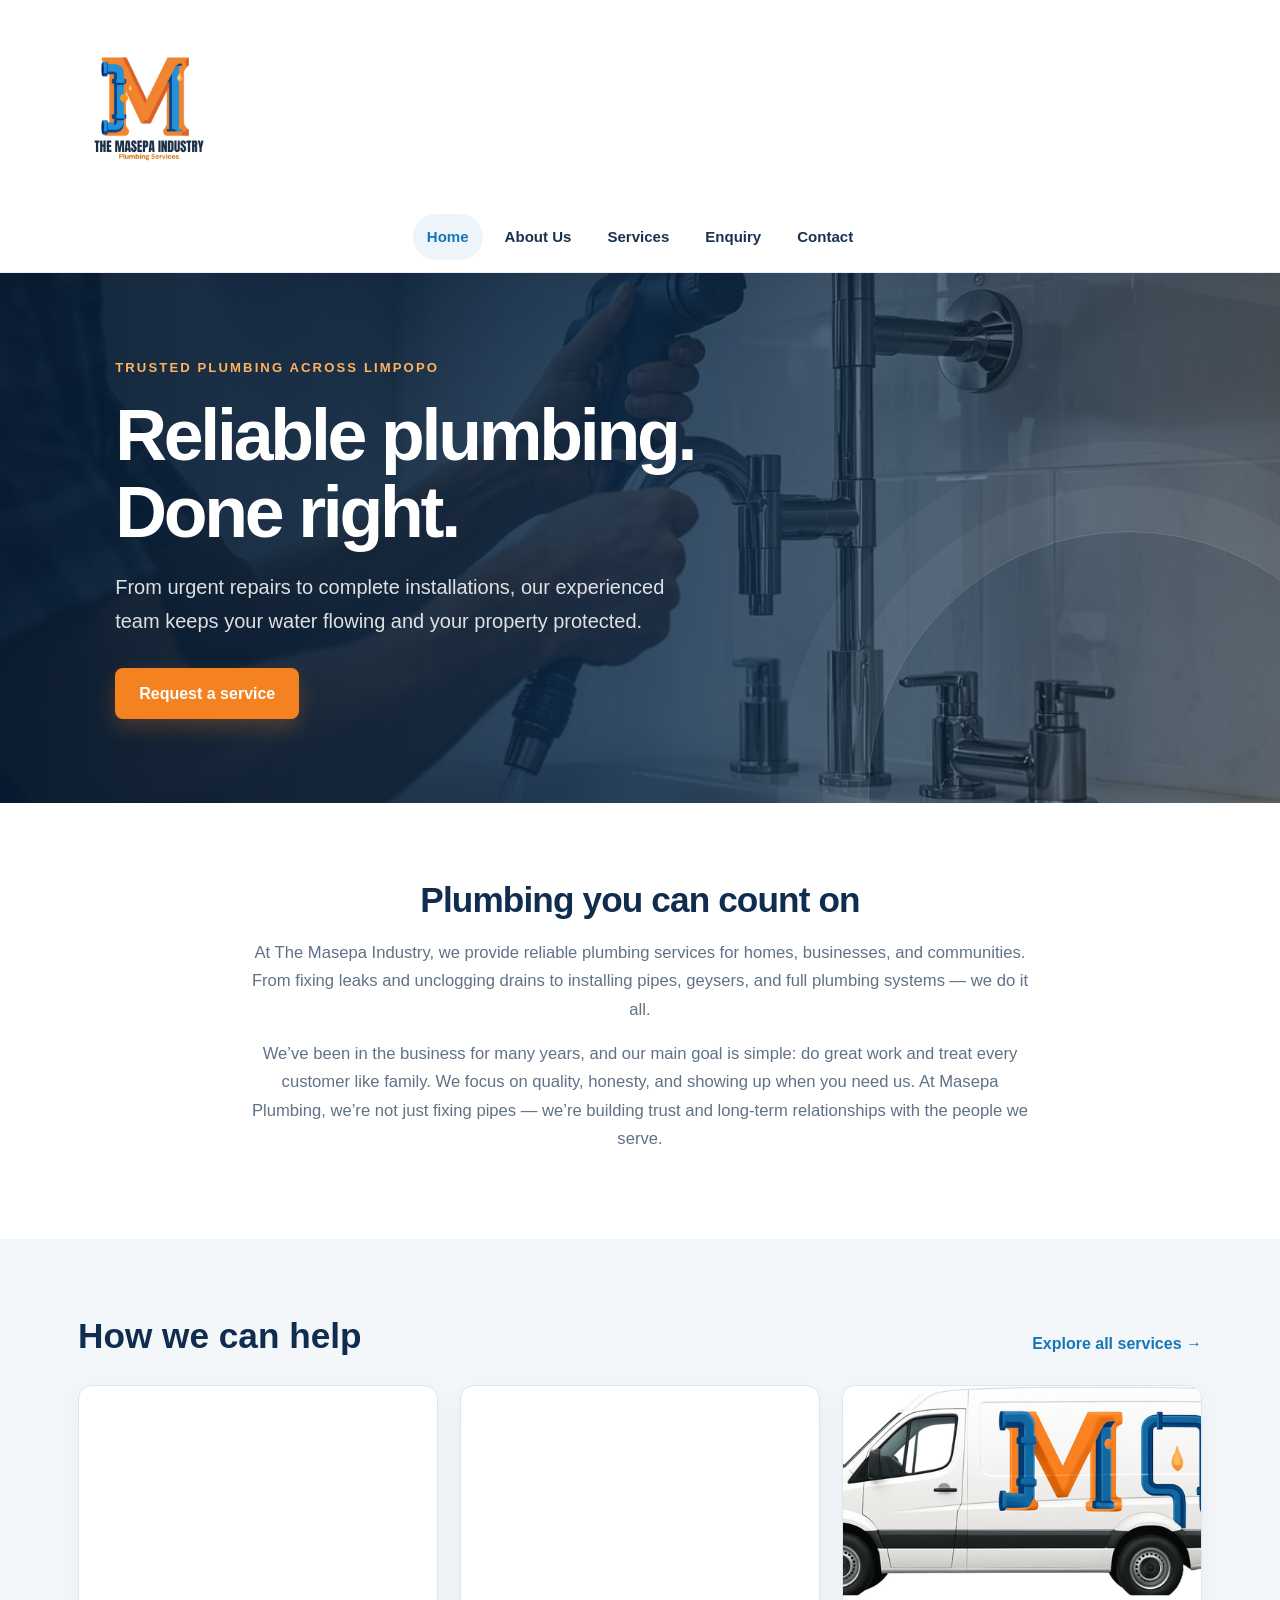
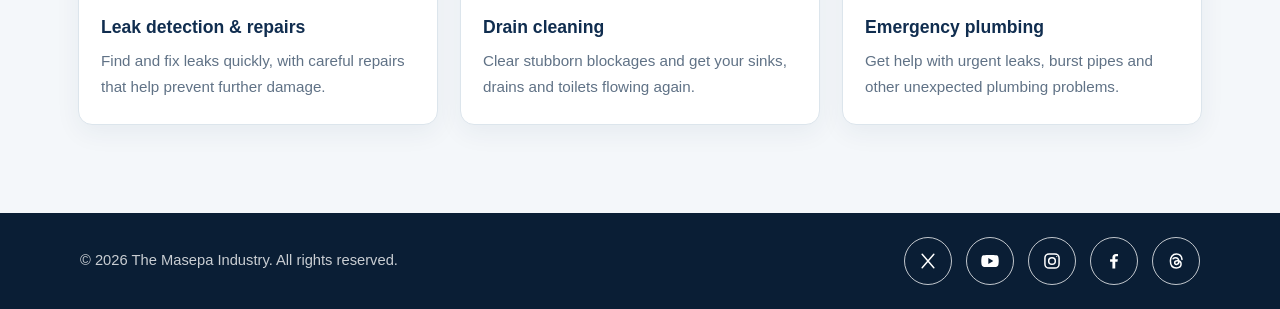
==== commit 75feffdb: "sociaL MEDIA input" ====
--- a/websit/index.html
+++ b/websit/index.html
@@ -45,7 +45,7 @@
     </script>
     
     <link rel="stylesheet" href="CSS/style.css">
-    <script src="menu.js" defer></script>
+    <script src="JAVA/menu.js" defer></script>
 </head>
 <body>
     <!-- ============================================
@@ -141,7 +141,26 @@
          FOOTER
          ============================================ -->
     <footer>
-        <p>&copy; 2026 The Masepa Industry. All rights reserved.</p>
+        <div class="footer-inner">
+            <p>&copy; 2026 The Masepa Industry. All rights reserved.</p>
+            <div class="social-icons" aria-label="Social media">
+                <span class="social-icon" role="img" aria-label="X">
+                    <svg viewBox="0 0 24 24" aria-hidden="true"><path d="M5 4l14 16M19 4L5 20" /></svg>
+                </span>
+                <span class="social-icon social-icon--youtube" role="img" aria-label="YouTube">
+                    <svg viewBox="0 0 24 24" aria-hidden="true"><path d="M22 7.2a2.8 2.8 0 0 0-2-2C18.2 4.7 12 4.7 12 4.7s-6.2 0-8 .5a2.8 2.8 0 0 0-2 2A29 29 0 0 0 1.5 12 29 29 0 0 0 2 16.8a2.8 2.8 0 0 0 2 2c1.8.5 8 .5 8 .5s6.2 0 8-.5a2.8 2.8 0 0 0 2-2 29 29 0 0 0 .5-4.8 29 29 0 0 0-.5-4.8ZM10 15.5v-7l6 3.5-6 3.5Z" /></svg>
+                </span>
+                <span class="social-icon" role="img" aria-label="Instagram">
+                    <svg viewBox="0 0 24 24" aria-hidden="true"><rect x="3.5" y="3.5" width="17" height="17" rx="5" /><circle cx="12" cy="12" r="4" /><circle cx="17.7" cy="6.6" r=".7" fill="currentColor" stroke="none" /></svg>
+                </span>
+                <span class="social-icon social-icon--facebook" role="img" aria-label="Facebook">
+                    <svg viewBox="0 0 24 24" aria-hidden="true"><path d="M13.5 21v-8h2.7l.4-3.1h-3.1v-2c0-.9.3-1.5 1.6-1.5h1.7V3.6c-.3 0-1.3-.1-2.5-.1-2.5 0-4.2 1.5-4.2 4.3v2.1H7.3V13h2.8v8h3.4Z" /></svg>
+                </span>
+                <span class="social-icon" role="img" aria-label="Threads">
+                    <svg viewBox="0 0 24 24" aria-hidden="true"><path d="M19.2 10.1c-.4-4.1-2.7-6.4-6.8-6.4-4.4 0-7.1 3-7.1 8.3 0 5.2 2.6 8.3 7 8.3 3.6 0 5.8-1.8 5.8-4.7 0-2.5-1.6-4-4.3-4-2.1 0-3.4 1-3.4 2.5 0 1.2.9 2 2.2 2 1.6 0 2.8-1.2 2.8-3.1 0-3-1.6-4.8-4.1-4.8-1.2 0-2.1.4-2.8 1.1" /></svg>
+                </span>
+            </div>
+        </div>
     </footer>
 </body>
 </html>
--- a/websit/CSS/style.css
+++ b/websit/CSS/style.css
@@ -468,6 +468,59 @@
 	padding: 22px 23px 24px;
 }
 
+.faq-section {
+	margin: 56px 0;
+}
+
+.faq-section > h2 {
+	margin-bottom: 22px;
+}
+
+.faq-item {
+	border-top: 1px solid var(--line);
+}
+
+.faq-item:last-child {
+	border-bottom: 1px solid var(--line);
+}
+
+.faq-item summary {
+	display: flex;
+	min-height: 58px;
+	align-items: center;
+	justify-content: space-between;
+	gap: 16px;
+	color: var(--navy);
+	font-weight: 700;
+	cursor: pointer;
+	list-style: none;
+}
+
+.faq-item summary::-webkit-details-marker {
+	display: none;
+}
+
+.faq-item summary::after {
+	flex: 0 0 auto;
+	color: var(--blue);
+	content: "+";
+	font-size: 1.5rem;
+	line-height: 1;
+}
+
+.faq-item[open] summary::after {
+	content: "−";
+}
+
+.faq-answer {
+	max-width: 780px;
+	padding: 0 32px 18px 0;
+}
+
+.faq-answer p {
+	margin: 0;
+}
+
 .service-card h3 {
 	margin: 0 0 10px;
 	color: var(--navy);
@@ -574,6 +627,26 @@
 	margin-bottom: 19px;
 }
 
+.service-follow-up {
+	min-width: 0;
+	margin: 0 0 20px;
+	padding: 18px 18px 0;
+	border: 1px solid var(--line);
+	border-radius: 8px;
+}
+
+.service-follow-up legend {
+	padding: 0 6px;
+	color: var(--navy);
+	font-weight: 750;
+}
+
+.service-follow-up-hint {
+	margin: 0 0 14px;
+	color: var(--muted);
+	font-size: 0.92rem;
+}
+
 label {
 	display: block;
 	margin-bottom: 7px;
@@ -584,7 +657,8 @@
 
 input[type="text"],
 input[type="email"],
-input[type="phone"],
+input[type="tel"],
+input[type="date"],
 textarea,
 select {
 	width: 100%;
@@ -619,6 +693,13 @@
 	gap: 18px;
 }
 
+.form-status {
+	min-height: 1.5em;
+	margin: 0 0 16px;
+	color: var(--navy);
+	font-size: 0.94rem;
+}
+
 .whatsapp-contact {
 	display: flex;
 	align-items: center;
@@ -686,7 +767,72 @@
 	padding: 24px;
 	background: var(--navy-deep);
 	color: rgba(255, 255, 255, 0.78);
-	text-align: center;
+}
+
+.footer-inner {
+	display: flex;
+	width: min(100%, 1120px);
+	align-items: center;
+	justify-content: space-between;
+	gap: 24px;
+	margin: 0 auto;
+}
+
+.footer-inner > p {
+	margin: 0;
+	font-size: 0.92rem;
+}
+
+.social-icons {
+	display: flex;
+	align-items: center;
+	gap: 14px;
+}
+
+.social-icon {
+	position: relative;
+	display: inline-flex;
+	width: 48px;
+	height: 48px;
+	align-items: center;
+	justify-content: center;
+	overflow: hidden;
+	border: 1px solid rgba(255, 255, 255, 0.75);
+	border-radius: 50%;
+	color: var(--white);
+}
+
+.social-icon::before {
+	position: absolute;
+	inset: 0;
+	transform: scaleY(0);
+	transform-origin: bottom;
+	border-radius: inherit;
+	background: #22c55e;
+	content: "";
+	transition: transform 420ms cubic-bezier(0.2, 0.75, 0.25, 1);
+}
+
+.social-icon:hover::before {
+	transform: scaleY(1);
+}
+
+.social-icon svg {
+	position: relative;
+	z-index: 1;
+	width: 20px;
+	height: 20px;
+	fill: none;
+	stroke: currentColor;
+	stroke-linecap: round;
+	stroke-linejoin: round;
+	stroke-width: 1.8;
+}
+
+.social-icon--youtube svg,
+.social-icon--facebook svg {
+	fill: currentColor;
+	stroke: none;
 }
 
 footer p {
@@ -839,6 +985,21 @@
 }
 
 @media (max-width: 650px) {
+	.footer-inner {
+		flex-direction: column;
+		gap: 18px;
+		text-align: center;
+	}
+
+	.social-icons {
+		gap: 10px;
+	}
+
+	.social-icon {
+		width: 44px;
+		height: 44px;
+	}
+
 	.site-header {
 		padding: 8px 16px;
 	}
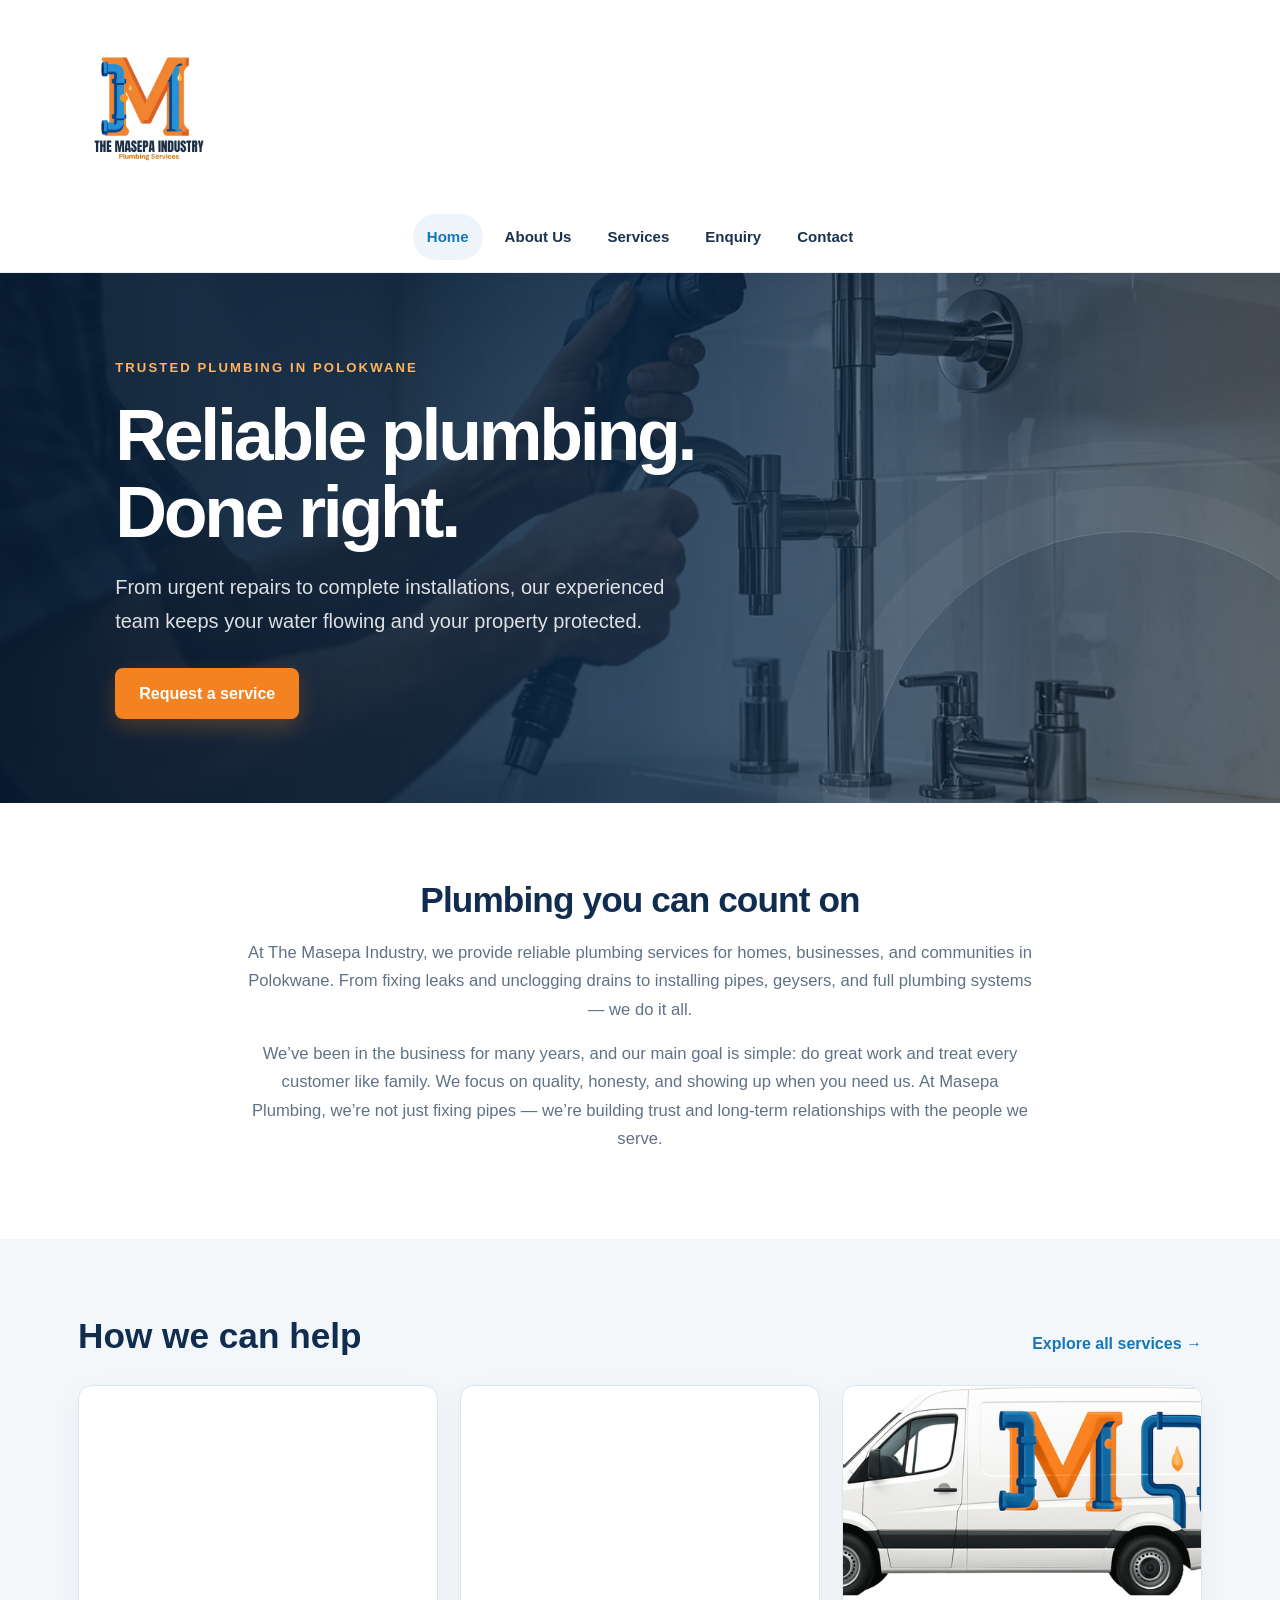
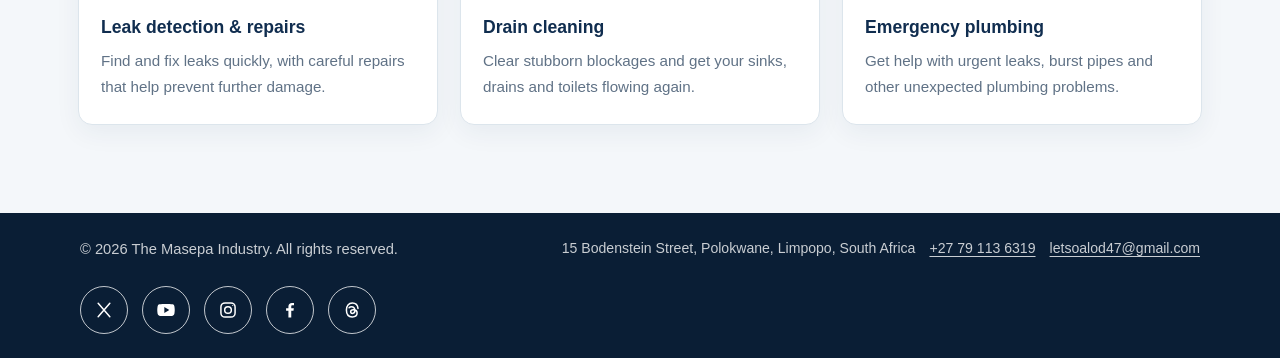
==== commit 73f3f982: "social links" ====
--- a/websit/index.html
+++ b/websit/index.html
@@ -5,14 +5,14 @@
     <meta charset="UTF-8">
     <meta name="viewport" content="width=device-width, initial-scale=1.0">
     <meta http-equiv="Content-Security-Policy" content="default-src 'self'; base-uri 'self'; object-src 'none'; script-src 'self'; style-src 'self'; img-src 'self' data:; font-src 'self'; connect-src 'self'; frame-src https://www.google.com; form-action 'self'; upgrade-insecure-requests">
-    <title>Plumber in Limpopo, South Africa | Masepa Industry</title>
-    <meta name="description" content="The Masepa Industry provides plumbing repairs, geyser installations, drain cleaning and emergency plumbing for homes and businesses across Limpopo, South Africa.">
+    <title>Plumber in Polokwane, Limpopo | Masepa Industry</title>
+    <meta name="description" content="The Masepa Industry provides 24/7 plumbing repairs, geyser installations, drain cleaning and emergency plumbing in Polokwane, Limpopo. Call +27 79 113 6319.">
     <link rel="canonical" href="https://masepaplumbing.com/">
     <meta property="og:locale" content="en_ZA">
     <meta property="og:type" content="website">
     <meta property="og:site_name" content="The Masepa Industry">
-    <meta property="og:title" content="Plumber in Limpopo, South Africa | Masepa Industry">
-    <meta property="og:description" content="The Masepa Industry provides plumbing repairs, geyser installations, drain cleaning and emergency plumbing for homes and businesses across Limpopo, South Africa.">
+    <meta property="og:title" content="Plumber in Polokwane, Limpopo | Masepa Industry">
+    <meta property="og:description" content="The Masepa Industry provides 24/7 plumbing repairs, geyser installations, drain cleaning and emergency plumbing in Polokwane, Limpopo. Call +27 79 113 6319.">
     <meta property="og:url" content="https://masepaplumbing.com/">
     <link rel="preload" as="image" href="images/bathroom-kitchen-plumbing-installation.jpg" fetchpriority="high">
     <script type="application/ld+json">
@@ -22,8 +22,9 @@
             "@id": "https://masepaplumbing.com/#plumber",
             "name": "The Masepa Industry",
             "url": "https://masepaplumbing.com/",
-            "telephone": "+27151234567",
-            "email": "info@masepaplumbing.com",
+            "telephone": "+27791136319",
+            "email": "letsoalod47@gmail.com",
+            "image": "https://masepaplumbing.com/images/bathroom-kitchen-plumbing-installation.jpg",
             "address": {
                 "@type": "PostalAddress",
                 "streetAddress": "15 Bodenstein Street",
@@ -32,14 +33,14 @@
                 "addressCountry": "ZA"
             },
             "areaServed": {
-                "@type": "AdministrativeArea",
-                "name": "Limpopo"
+                "@type": "City",
+                "name": "Polokwane"
             },
             "openingHoursSpecification": {
                 "@type": "OpeningHoursSpecification",
-                "dayOfWeek": ["Monday", "Tuesday", "Wednesday", "Thursday", "Friday"],
-                "opens": "09:00",
-                "closes": "18:00"
+                "dayOfWeek": ["Monday", "Tuesday", "Wednesday", "Thursday", "Friday", "Saturday", "Sunday"],
+                "opens": "00:00",
+                "closes": "23:59"
             }
         }
     </script>
@@ -81,7 +82,7 @@
          ============================================ -->
     <main>
     <section class="hero-section">
-        <p class="eyebrow">Trusted plumbing across Limpopo</p>
+        <p class="eyebrow">Trusted plumbing in Polokwane</p>
         <!-- Main heading and introductory content -->
         <h1>Reliable plumbing. Done right.</h1>
 
@@ -98,7 +99,7 @@
     <section class="intro-section">
         <h2>Plumbing you can count on</h2>
         <p>
-            At The Masepa Industry, we provide reliable plumbing services for homes, businesses, and communities.
+            At The Masepa Industry, we provide reliable plumbing services for homes, businesses, and communities in Polokwane.
             From fixing leaks and unclogging drains to installing pipes, geysers, and full plumbing systems — we do it all.
         </p>
         <p>We’ve been in the business for many years, and our main goal is simple: do great work and treat every customer like family.
@@ -143,6 +144,11 @@
     <footer>
         <div class="footer-inner">
             <p>&copy; 2026 The Masepa Industry. All rights reserved.</p>
+            <address class="footer-contact">
+                <span>15 Bodenstein Street, Polokwane, Limpopo, South Africa</span>
+                <a href="tel:+27791136319">+27 79 113 6319</a>
+                <a href="mailto:letsoalod47@gmail.com">letsoalod47@gmail.com</a>
+            </address>
             <div class="social-icons" aria-label="Social media">
                 <span class="social-icon" role="img" aria-label="X">
                     <svg viewBox="0 0 24 24" aria-hidden="true"><path d="M5 4l14 16M19 4L5 20" /></svg>
--- a/websit/CSS/style.css
+++ b/websit/CSS/style.css
@@ -351,6 +351,117 @@
 	margin-top: 48px;
 }
 
+.project-gallery {
+	margin: 42px 0 36px;
+}
+
+.project-gallery > h2 {
+	margin: 0 0 18px;
+}
+
+.gallery-grid {
+	display: grid;
+	grid-template-columns: repeat(4, minmax(0, 1fr));
+	gap: 16px;
+}
+
+.gallery-item {
+	display: flex;
+	flex-direction: column;
+	overflow: hidden;
+	padding: 0;
+	border: 1px solid var(--line);
+	border-radius: 14px;
+	background: var(--white);
+	box-shadow: 0 8px 24px rgba(16, 45, 79, 0.05);
+	text-align: left;
+	cursor: pointer;
+}
+
+.gallery-item img {
+	display: block;
+	width: 100%;
+	height: 180px;
+	object-fit: cover;
+}
+
+.gallery-item span {
+	display: block;
+	padding: 14px 16px 16px;
+	color: var(--navy);
+	font-size: 0.95rem;
+	font-weight: 700;
+}
+
+.lightbox-overlay {
+	position: fixed;
+	inset: 0;
+	z-index: 20;
+	display: grid;
+	place-items: center;
+	padding: 24px;
+	background: rgba(10, 30, 53, 0.78);
+}
+
+.lightbox-overlay[hidden] {
+	display: none;
+}
+
+.lightbox-dialog {
+	position: relative;
+	width: min(860px, 100%);
+	max-height: 90vh;
+	padding: 18px;
+	border: 1px solid rgba(255, 255, 255, 0.12);
+	border-radius: 16px;
+	background: rgba(255, 255, 255, 0.98);
+	box-shadow: 0 24px 72px rgba(9, 20, 34, 0.35);
+}
+
+.lightbox-close {
+	position: absolute;
+	top: 10px;
+	right: 10px;
+	z-index: 2;
+	width: 42px;
+	height: 42px;
+	padding: 0;
+	border: 0;
+	border-radius: 50%;
+	background: rgba(16, 45, 79, 0.12);
+	color: var(--navy);
+	font-size: 2rem;
+	line-height: 1;
+}
+
+.lightbox-figure {
+	margin: 0;
+}
+
+.lightbox-image {
+	display: block;
+	width: 100%;
+	max-height: 72vh;
+	object-fit: cover;
+	border-radius: 10px;
+}
+
+.lightbox-figure figcaption {
+	display: grid;
+	gap: 4px;
+	padding: 14px 4px 4px;
+	color: var(--muted);
+}
+
+.lightbox-figure figcaption strong {
+	color: var(--navy);
+	font-size: 1.05rem;
+}
+
+body.lightbox-open {
+	overflow: hidden;
+}
+
 .team-section > h2,
 .contact-info > h2,
 .contact-wrapper > section > h2,
@@ -406,11 +517,55 @@
 	margin: 34px 0 48px;
 }
 
+.service-toolbar {
+	display: flex;
+	flex-wrap: wrap;
+	align-items: end;
+	justify-content: space-between;
+	gap: 16px;
+	margin-top: 28px;
+}
+
+.service-search,
+.service-sort {
+	display: flex;
+	flex-direction: column;
+	gap: 8px;
+	color: var(--ink);
+	font-size: 0.9rem;
+	font-weight: 700;
+}
+
+.service-search {
+	flex: 1 1 260px;
+}
+
+.service-sort {
+	flex: 0 0 180px;
+}
+
+.service-search input,
+.service-sort select {
+	min-height: 46px;
+}
+
+.sr-only {
+	position: absolute;
+	width: 1px;
+	height: 1px;
+	padding: 0;
+	margin: -1px;
+	overflow: hidden;
+	clip: rect(0, 0, 0, 0);
+	white-space: nowrap;
+	border: 0;
+}
+
 .service-filters {
 	display: flex;
 	flex-wrap: wrap;
 	gap: 10px;
-	margin-top: 28px;
+	margin-top: 18px;
 }
 
 .service-filter {
@@ -774,6 +929,7 @@
 	width: min(100%, 1120px);
 	align-items: center;
 	justify-content: space-between;
+	flex-wrap: wrap;
 	gap: 24px;
 	margin: 0 auto;
 }
@@ -781,6 +937,21 @@
 .footer-inner > p {
 	margin: 0;
 	font-size: 0.92rem;
+}
+
+.footer-contact {
+	display: flex;
+	flex-wrap: wrap;
+	gap: 4px 14px;
+	color: rgba(255, 255, 255, 0.78);
+	font-size: 0.88rem;
+	font-style: normal;
+}
+
+.footer-contact a {
+	color: inherit;
+	text-decoration: underline;
+	text-underline-offset: 3px;
 }
 
 .social-icons {
@@ -861,7 +1032,8 @@
 	}
 
 	.services-grid,
-	.home-services-grid {
+	.home-services-grid,
+	.gallery-grid {
 		grid-template-columns: repeat(2, minmax(0, 1fr));
 	}
 
@@ -1032,7 +1204,8 @@
 	.services-grid,
 	.locations-section,
 	.maps-container,
-	.form-row {
+	.form-row,
+	.gallery-grid {
 		grid-template-columns: 1fr;
 	}
 
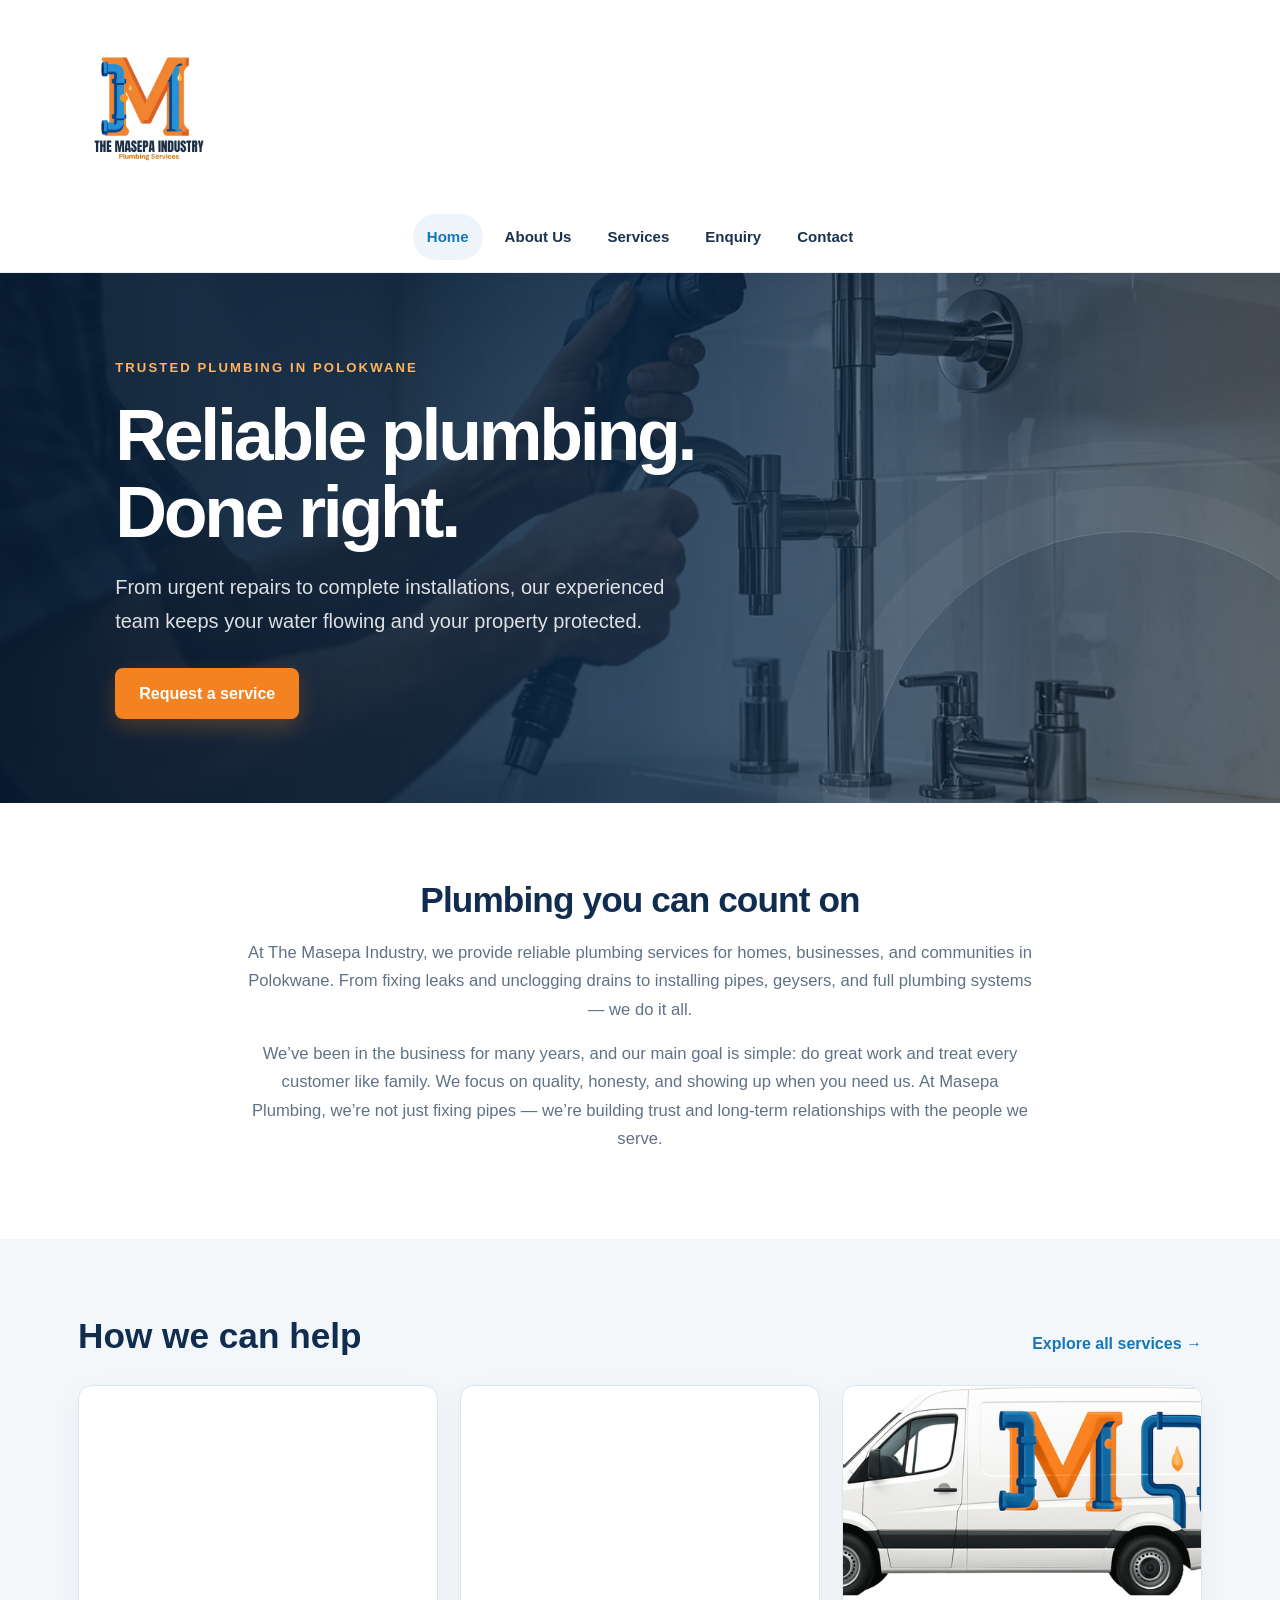
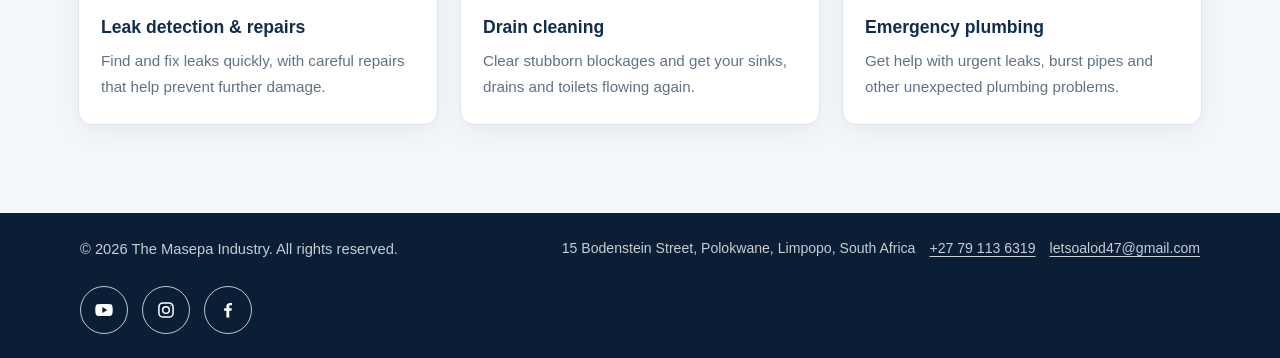
==== commit 45611424: "media update" ====
--- a/websit/index.html
+++ b/websit/index.html
@@ -149,23 +149,17 @@
                 <a href="tel:+27791136319">+27 79 113 6319</a>
                 <a href="mailto:letsoalod47@gmail.com">letsoalod47@gmail.com</a>
             </address>
-            <div class="social-icons" aria-label="Social media">
-                <span class="social-icon" role="img" aria-label="X">
-                    <svg viewBox="0 0 24 24" aria-hidden="true"><path d="M5 4l14 16M19 4L5 20" /></svg>
-                </span>
-                <span class="social-icon social-icon--youtube" role="img" aria-label="YouTube">
+            <nav class="social-icons" aria-label="Social media">
+                <a class="social-icon social-icon--youtube" href="https://www.youtube.com/@Letzd" target="_blank" rel="noopener noreferrer" aria-label="Visit Masepa Industry on YouTube">
                     <svg viewBox="0 0 24 24" aria-hidden="true"><path d="M22 7.2a2.8 2.8 0 0 0-2-2C18.2 4.7 12 4.7 12 4.7s-6.2 0-8 .5a2.8 2.8 0 0 0-2 2A29 29 0 0 0 1.5 12 29 29 0 0 0 2 16.8a2.8 2.8 0 0 0 2 2c1.8.5 8 .5 8 .5s6.2 0 8-.5a2.8 2.8 0 0 0 2-2 29 29 0 0 0 .5-4.8 29 29 0 0 0-.5-4.8ZM10 15.5v-7l6 3.5-6 3.5Z" /></svg>
-                </span>
-                <span class="social-icon" role="img" aria-label="Instagram">
+                </a>
+                <a class="social-icon" href="https://www.instagram.com/dizz_letz36/" target="_blank" rel="noopener noreferrer" aria-label="Visit Masepa Industry on Instagram">
                     <svg viewBox="0 0 24 24" aria-hidden="true"><rect x="3.5" y="3.5" width="17" height="17" rx="5" /><circle cx="12" cy="12" r="4" /><circle cx="17.7" cy="6.6" r=".7" fill="currentColor" stroke="none" /></svg>
-                </span>
-                <span class="social-icon social-icon--facebook" role="img" aria-label="Facebook">
+                </a>
+                <a class="social-icon social-icon--facebook" href="https://www.facebook.com/share/1aVHk76T3m/" target="_blank" rel="noopener noreferrer" aria-label="Visit Masepa Industry on Facebook">
                     <svg viewBox="0 0 24 24" aria-hidden="true"><path d="M13.5 21v-8h2.7l.4-3.1h-3.1v-2c0-.9.3-1.5 1.6-1.5h1.7V3.6c-.3 0-1.3-.1-2.5-.1-2.5 0-4.2 1.5-4.2 4.3v2.1H7.3V13h2.8v8h3.4Z" /></svg>
-                </span>
-                <span class="social-icon" role="img" aria-label="Threads">
-                    <svg viewBox="0 0 24 24" aria-hidden="true"><path d="M19.2 10.1c-.4-4.1-2.7-6.4-6.8-6.4-4.4 0-7.1 3-7.1 8.3 0 5.2 2.6 8.3 7 8.3 3.6 0 5.8-1.8 5.8-4.7 0-2.5-1.6-4-4.3-4-2.1 0-3.4 1-3.4 2.5 0 1.2.9 2 2.2 2 1.6 0 2.8-1.2 2.8-3.1 0-3-1.6-4.8-4.1-4.8-1.2 0-2.1.4-2.8 1.1" /></svg>
-                </span>
-            </div>
+                </a>
+            </nav>
         </div>
     </footer>
 </body>
--- a/websit/CSS/style.css
+++ b/websit/CSS/style.css
@@ -971,6 +971,7 @@
 	border: 1px solid rgba(255, 255, 255, 0.75);
 	border-radius: 50%;
 	color: var(--white);
+	text-decoration: none;
 }
 
 .social-icon::before {
